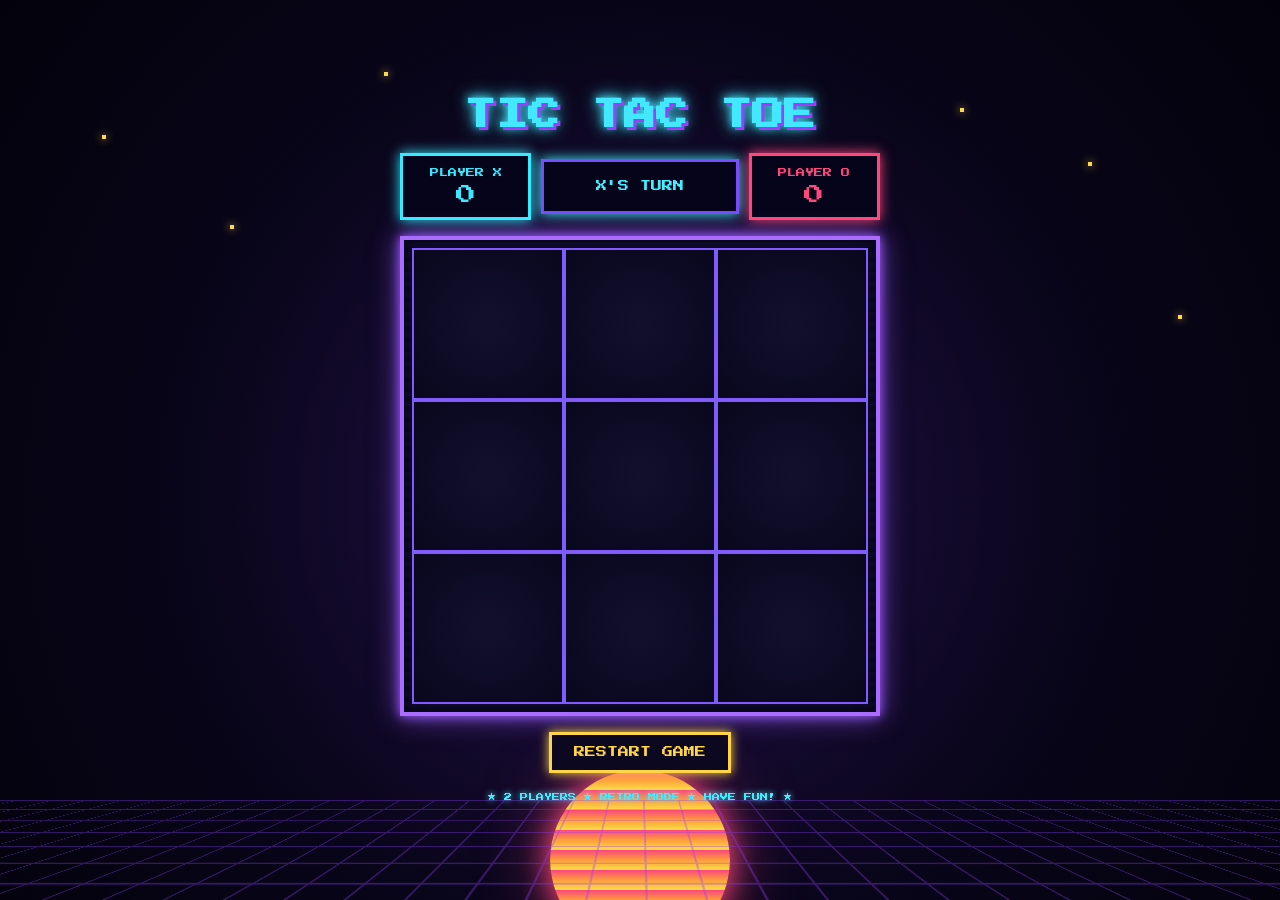
==== index.html @ 29c97cf6 "Add initial Retro Tic Tac Toe game files Initial commit of the Retro Tic Tac Toe game with HTML, CSS" ====
<!DOCTYPE html>
<html lang="en">
<head>
<meta charset="UTF-8">
<meta name="viewport" content="width=device-width, initial-scale=1.0">

<title>Retro Tic Tac Toe</title>

<style>
@import url('https://fonts.googleapis.com/css2?family=Press+Start+2P&display=swap');

* {
    box-sizing: border-box;
}

html, body {
    height: 100%;
}

body {
    margin: 0;
    min-height: 100vh;
    overflow-x: hidden;
    display: flex;
    justify-content: center;
    align-items: center;
    padding: 16px;

    background:
        radial-gradient(circle at 50% 55%, #25134d 0%, #09051a 55%, #03020b 100%);

    color: white;
    font-family: "Press Start 2P", monospace;
}

/* =========================
   BACKGROUND
========================= */

body::before {
    content: "";
    position: fixed;
    inset: 0;
    pointer-events: none;

    background:
        linear-gradient(
            transparent 95%,
            rgba(0, 255, 255, 0.08) 96%
        );

    background-size: 100% 5px;
    z-index: 10;
}

.stars {
    position: fixed;
    inset: 0;
    pointer-events: none;
}

.star {
    position: absolute;
    width: 4px;
    height: 4px;
    background: #ffd84d;
    box-shadow: 0 0 8px #ffd84d;
    animation: blink 1.5s infinite alternate;
}

.star:nth-child(1) { left: 8%; top: 15%; }
.star:nth-child(2) { left: 18%; top: 25%; }
.star:nth-child(3) { left: 85%; top: 18%; }
.star:nth-child(4) { left: 92%; top: 35%; }
.star:nth-child(5) { left: 75%; top: 12%; }
.star:nth-child(6) { left: 30%; top: 8%; }

@keyframes blink {
    from { opacity: .25; }
    to { opacity: 1; }
}

/* =========================
   GAME CONTAINER
   (sized with clamp()/vh instead of a blanket
   transform:scale so it fits laptop screens
   without ever overflowing or getting tiny)
========================= */

.game {
    width: min(90vw, 480px);
    max-height: 94vh;
    text-align: center;
    position: relative;
    z-index: 2;
}

/* =========================
   TITLE
========================= */

.title {
    font-size: clamp(18px, 4vw, 32px);
    margin: 0 0 16px;
    line-height: 1.3;

    color: #43e8ff;

    text-shadow:
        3px 3px 0 #9b3cff,
        0 0 8px #43e8ff,
        0 0 18px #43e8ff;

    animation: titleGlow 2s infinite alternate;
}

@keyframes titleGlow {
    from {
        filter: brightness(.9);
    }
    to {
        filter: brightness(1.25);
    }
}

/* =========================
   SCORE / STATUS
========================= */

.top {
    display: grid;
    grid-template-columns: 1fr 1.5fr 1fr;
    gap: 10px;
    align-items: center;
    margin-bottom: 16px;
}

.panel {
    padding: 12px 6px;
    border: 3px solid;
    background: rgba(5, 4, 25, .85);
    box-shadow: 0 0 12px currentColor;
}

.player-x {
    color: #37eaff;
    border-color: #37eaff;
}

.player-o {
    color: #ff477e;
    border-color: #ff477e;
}

.panel-title {
    font-size: 9px;
    margin-bottom: 8px;
}

.score {
    font-size: 20px;
}

.status {
    min-height: 55px;
    font-size: 11px;
    padding: 8px 4px;

    display: flex;
    justify-content: center;
    align-items: center;

    color: #42efff;
    border-color: #784cff;
}

/* =========================
   BOARD
========================= */

.board-wrapper {
    padding: 8px;

    border: 4px solid #a96cff;

    background:
        repeating-linear-gradient(
            0deg,
            #0b0924,
            #0b0924 5px,
            #0f0c2e 5px,
            #0f0c2e 10px
        );

    box-shadow:
        0 0 10px #9b5cff,
        0 0 25px rgba(155, 92, 255, .7),
        inset 0 0 18px #050313;
}

/* Board itself */

.board {
    display: grid;
    grid-template-columns: repeat(3, 1fr);
    aspect-ratio: 1;
}

/* Cells */

.cell {
    position: relative;

    border: 2px solid #805cff;
    background:
        radial-gradient(
            circle,
            #12102d 0%,
            #08071d 100%
        );

    color: white;

    font-family: "Press Start 2P", monospace;
    font-size: clamp(24px, 6vw, 44px);

    cursor: pointer;

    transition:
        transform .1s,
        background .2s,
        box-shadow .2s;
}

.cell:hover {
    background: #191440;

    box-shadow:
        inset 0 0 20px rgba(0, 255, 255, .25);

    transform: scale(.97);
}

/* X */

.cell.x {
    color: #39eaff;

    text-shadow:
        0 0 5px #39eaff,
        0 0 12px #39eaff,
        0 0 24px #39eaff;

    animation: pop .2s ease-out;
}

/* O */

.cell.o {
    color: #ff477e;

    text-shadow:
        0 0 5px #ff477e,
        0 0 12px #ff477e,
        0 0 24px #ff477e;

    animation: pop .2s ease-out;
}

@keyframes pop {
    0% {
        transform: scale(.3);
    }

    70% {
        transform: scale(1.15);
    }

    100% {
        transform: scale(1);
    }
}

/* Winning cells */

.cell.win {
    background: #30235e;

    animation:
        winner .5s infinite alternate;
}

@keyframes winner {
    from {
        box-shadow:
            inset 0 0 10px #ffe34d;
    }

    to {
        box-shadow:
            inset 0 0 30px #ffe34d,
            0 0 18px #ffe34d;
    }
}

/* =========================
   RESTART
========================= */

.restart {
    margin-top: 16px;

    padding: 12px 22px;

    border: 3px solid #ffd447;

    background: #0b0820;

    color: #ffd447;

    font-family: "Press Start 2P", monospace;
    font-size: 11px;

    cursor: pointer;

    box-shadow:
        0 0 10px #ffd447;

    transition: .15s;
}

.restart:hover {
    background: #ffd447;
    color: #080515;

    box-shadow:
        0 0 20px #ffd447;

    transform: translateY(-2px);
}

.restart:active {
    transform: translateY(2px);
}

/* =========================
   FOOTER
========================= */

.footer {
    margin-top: 16px;

    color: #45eaff;

    font-size: 8px;
    line-height: 2;

    text-shadow: 0 0 6px #45eaff;
}

/* =========================
   RETRO SUN
========================= */

.sun {
    position: fixed;

    width: 180px;
    height: 180px;

    left: 50%;
    bottom: -50px;

    transform: translateX(-50%);

    border-radius: 50%;

    background:
        repeating-linear-gradient(
            0deg,
            #ffdd45 0px,
            #ff9d3c 10px,
            #ff477e 20px
        );

    box-shadow:
        0 0 30px #ff477e,
        0 0 70px rgba(255, 71, 126, .5);

    z-index: -2;
}

/* =========================
   SYNTHWAVE GRID
========================= */

.grid-floor {
    position: fixed;

    left: -20%;
    right: -20%;
    bottom: -30px;

    height: 180px;

    background:
        linear-gradient(#8b38ff 2px, transparent 2px),
        linear-gradient(90deg, #8b38ff 2px, transparent 2px);

    background-size: 45px 25px;

    transform:
        perspective(250px)
        rotateX(55deg);

    opacity: .35;

    z-index: -1;
}

/* =========================
   SMALL LAPTOP / SHORT VIEWPORTS
   (kicks in when vertical space is tight —
   typical 13"-14" laptop windows)
========================= */

@media (max-height: 760px) {

    .title {
        font-size: clamp(16px, 3vw, 26px);
        margin-bottom: 10px;
    }

    .top {
        margin-bottom: 10px;
        gap: 8px;
    }

    .panel {
        padding: 8px 6px;
    }

    .panel-title {
        font-size: 8px;
        margin-bottom: 5px;
    }

    .score {
        font-size: 16px;
    }

    .status {
        min-height: 42px;
        font-size: 9px;
    }

    .board-wrapper {
        padding: 6px;
    }

    .cell {
        font-size: clamp(20px, 5vw, 34px);
    }

    .restart {
        margin-top: 10px;
        padding: 9px 16px;
        font-size: 9px;
    }

    .footer {
        margin-top: 10px;
        font-size: 7px;
    }
}

/* =========================
   MOBILE
========================= */

@media (max-width: 480px) {

    .game {
        width: 94vw;
    }

    .top {
        grid-template-columns: 1fr;
        gap: 8px;
    }

    .status {
        order: -1;
    }

    .footer {
        font-size: 7px;
    }
}
</style>
</head>

<body>

<div class="stars">
    <div class="star"></div>
    <div class="star"></div>
    <div class="star"></div>
    <div class="star"></div>
    <div class="star"></div>
    <div class="star"></div>
</div>

<div class="sun"></div>
<div class="grid-floor"></div>

<main class="game">

    <h1 class="title">TIC TAC TOE</h1>

    <section class="top">

        <div class="panel player-x">
            <div class="panel-title">PLAYER X</div>
            <div class="score" id="scoreX">0</div>
        </div>

        <div class="panel status" id="status">
            X'S TURN
        </div>

        <div class="panel player-o">
            <div class="panel-title">PLAYER O</div>
            <div class="score" id="scoreO">0</div>
        </div>

    </section>

    <div class="board-wrapper">

        <div class="board">

            <button class="cell" data-index="0"></button>
            <button class="cell" data-index="1"></button>
            <button class="cell" data-index="2"></button>

            <button class="cell" data-index="3"></button>
            <button class="cell" data-index="4"></button>
            <button class="cell" data-index="5"></button>

            <button class="cell" data-index="6"></button>
            <button class="cell" data-index="7"></button>
            <button class="cell" data-index="8"></button>

        </div>

    </div>

    <button class="restart" id="restart">
        RESTART GAME
    </button>

    <div class="footer">
        ★ 2 PLAYERS ★ RETRO MODE ★ HAVE FUN! ★
    </div>

</main>

<script>

const cells = document.querySelectorAll(".cell");
const status = document.getElementById("status");

const scoreX = document.getElementById("scoreX");
const scoreO = document.getElementById("scoreO");

const restart = document.getElementById("restart");

let board = [
    "", "", "",
    "", "", "",
    "", "", ""
];

let currentPlayer = "X";
let gameOver = false;

let scores = {
    X: 0,
    O: 0
};

const winningPatterns = [

    [0, 1, 2],
    [3, 4, 5],
    [6, 7, 8],

    [0, 3, 6],
    [1, 4, 7],
    [2, 5, 8],

    [0, 4, 8],
    [2, 4, 6]

];

/* =========================
   PLAYER MOVE
========================= */

cells.forEach((cell) => {

    cell.addEventListener("click", () => {

        const index = Number(cell.dataset.index);

        if (gameOver) return;

        if (board[index] !== "") return;

        board[index] = currentPlayer;

        cell.textContent = currentPlayer;

        cell.classList.add(
            currentPlayer === "X" ? "x" : "o"
        );

        checkGame();

    });

});

/* =========================
   CHECK GAME
========================= */

function checkGame() {

    for (const pattern of winningPatterns) {

        const [a, b, c] = pattern;

        if (
            board[a] !== "" &&
            board[a] === board[b] &&
            board[b] === board[c]
        ) {

            gameOver = true;

            pattern.forEach(index => {
                cells[index].classList.add("win");
            });

            scores[currentPlayer]++;

            scoreX.textContent = scores.X;
            scoreO.textContent = scores.O;

            status.textContent =
                currentPlayer + " WINS! ★";

            return;
        }
    }

    /* DRAW */

    if (!board.includes("")) {

        gameOver = true;

        status.textContent = "DRAW! ★";

        return;
    }

    /* CHANGE PLAYER */

    currentPlayer =
        currentPlayer === "X" ? "O" : "X";

    status.textContent =
        currentPlayer + "'S TURN";

}

/* =========================
   RESTART
========================= */

restart.addEventListener("click", () => {

    board = [
        "", "", "",
        "", "", "",
        "", "", ""
    ];

    currentPlayer = "X";
    gameOver = false;

    cells.forEach(cell => {

        cell.textContent = "";

        cell.classList.remove(
            "x",
            "o",
            "win"
        );

    });

    status.textContent = "X'S TURN";

});

</script>

</body>
</html>
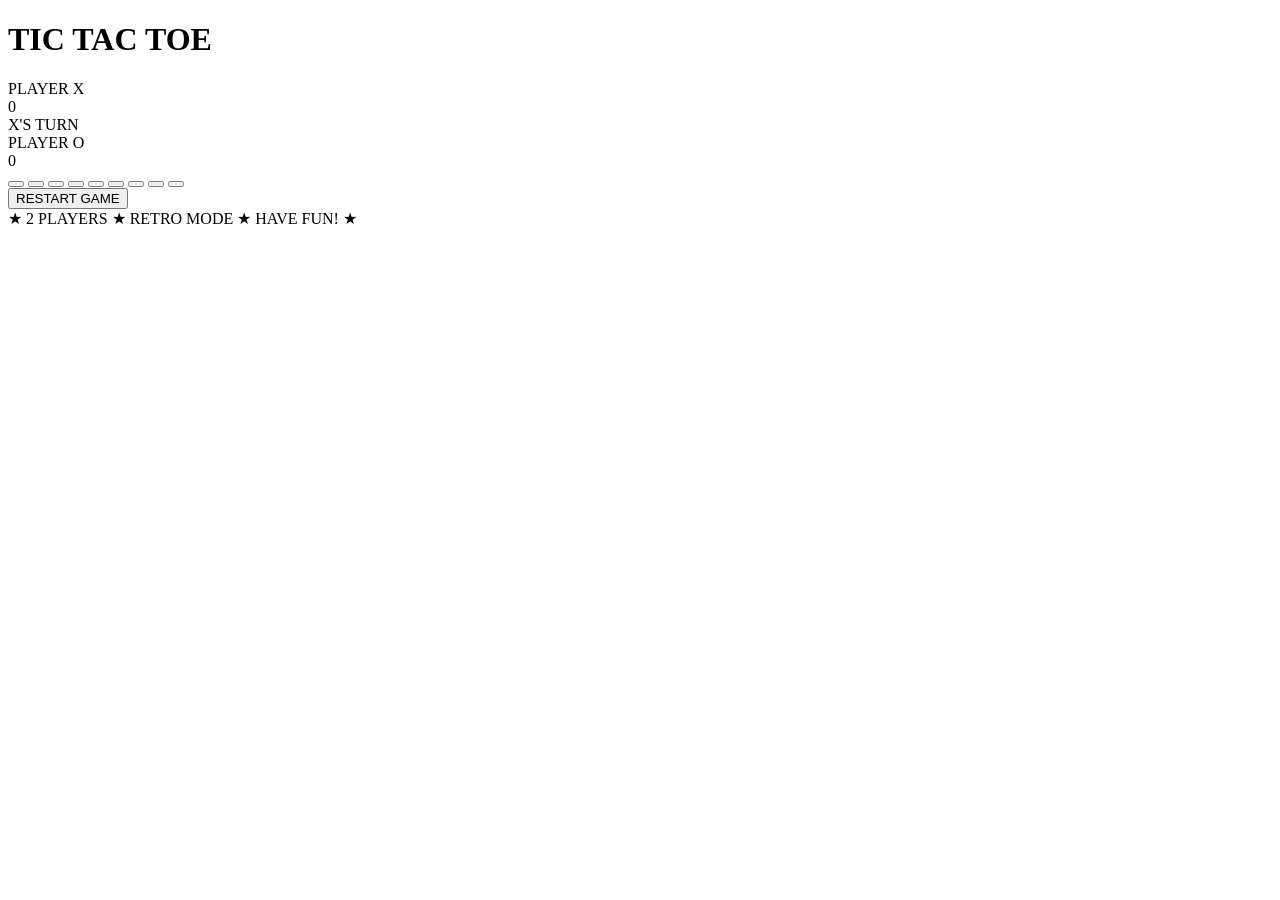
==== commit 5a51b4a6: "Update index.html" ====
--- a/index.html
+++ b/index.html
@@ -5,499 +5,7 @@
 <meta name="viewport" content="width=device-width, initial-scale=1.0">
 
 <title>Retro Tic Tac Toe</title>
-
-<style>
-@import url('https://fonts.googleapis.com/css2?family=Press+Start+2P&display=swap');
-
-* {
-    box-sizing: border-box;
-}
-
-html, body {
-    height: 100%;
-}
-
-body {
-    margin: 0;
-    min-height: 100vh;
-    overflow-x: hidden;
-    display: flex;
-    justify-content: center;
-    align-items: center;
-    padding: 16px;
-
-    background:
-        radial-gradient(circle at 50% 55%, #25134d 0%, #09051a 55%, #03020b 100%);
-
-    color: white;
-    font-family: "Press Start 2P", monospace;
-}
-
-/* =========================
-   BACKGROUND
-========================= */
-
-body::before {
-    content: "";
-    position: fixed;
-    inset: 0;
-    pointer-events: none;
-
-    background:
-        linear-gradient(
-            transparent 95%,
-            rgba(0, 255, 255, 0.08) 96%
-        );
-
-    background-size: 100% 5px;
-    z-index: 10;
-}
-
-.stars {
-    position: fixed;
-    inset: 0;
-    pointer-events: none;
-}
-
-.star {
-    position: absolute;
-    width: 4px;
-    height: 4px;
-    background: #ffd84d;
-    box-shadow: 0 0 8px #ffd84d;
-    animation: blink 1.5s infinite alternate;
-}
-
-.star:nth-child(1) { left: 8%; top: 15%; }
-.star:nth-child(2) { left: 18%; top: 25%; }
-.star:nth-child(3) { left: 85%; top: 18%; }
-.star:nth-child(4) { left: 92%; top: 35%; }
-.star:nth-child(5) { left: 75%; top: 12%; }
-.star:nth-child(6) { left: 30%; top: 8%; }
-
-@keyframes blink {
-    from { opacity: .25; }
-    to { opacity: 1; }
-}
-
-/* =========================
-   GAME CONTAINER
-   (sized with clamp()/vh instead of a blanket
-   transform:scale so it fits laptop screens
-   without ever overflowing or getting tiny)
-========================= */
-
-.game {
-    width: min(90vw, 480px);
-    max-height: 94vh;
-    text-align: center;
-    position: relative;
-    z-index: 2;
-}
-
-/* =========================
-   TITLE
-========================= */
-
-.title {
-    font-size: clamp(18px, 4vw, 32px);
-    margin: 0 0 16px;
-    line-height: 1.3;
-
-    color: #43e8ff;
-
-    text-shadow:
-        3px 3px 0 #9b3cff,
-        0 0 8px #43e8ff,
-        0 0 18px #43e8ff;
-
-    animation: titleGlow 2s infinite alternate;
-}
-
-@keyframes titleGlow {
-    from {
-        filter: brightness(.9);
-    }
-    to {
-        filter: brightness(1.25);
-    }
-}
-
-/* =========================
-   SCORE / STATUS
-========================= */
-
-.top {
-    display: grid;
-    grid-template-columns: 1fr 1.5fr 1fr;
-    gap: 10px;
-    align-items: center;
-    margin-bottom: 16px;
-}
-
-.panel {
-    padding: 12px 6px;
-    border: 3px solid;
-    background: rgba(5, 4, 25, .85);
-    box-shadow: 0 0 12px currentColor;
-}
-
-.player-x {
-    color: #37eaff;
-    border-color: #37eaff;
-}
-
-.player-o {
-    color: #ff477e;
-    border-color: #ff477e;
-}
-
-.panel-title {
-    font-size: 9px;
-    margin-bottom: 8px;
-}
-
-.score {
-    font-size: 20px;
-}
-
-.status {
-    min-height: 55px;
-    font-size: 11px;
-    padding: 8px 4px;
-
-    display: flex;
-    justify-content: center;
-    align-items: center;
-
-    color: #42efff;
-    border-color: #784cff;
-}
-
-/* =========================
-   BOARD
-========================= */
-
-.board-wrapper {
-    padding: 8px;
-
-    border: 4px solid #a96cff;
-
-    background:
-        repeating-linear-gradient(
-            0deg,
-            #0b0924,
-            #0b0924 5px,
-            #0f0c2e 5px,
-            #0f0c2e 10px
-        );
-
-    box-shadow:
-        0 0 10px #9b5cff,
-        0 0 25px rgba(155, 92, 255, .7),
-        inset 0 0 18px #050313;
-}
-
-/* Board itself */
-
-.board {
-    display: grid;
-    grid-template-columns: repeat(3, 1fr);
-    aspect-ratio: 1;
-}
-
-/* Cells */
-
-.cell {
-    position: relative;
-
-    border: 2px solid #805cff;
-    background:
-        radial-gradient(
-            circle,
-            #12102d 0%,
-            #08071d 100%
-        );
-
-    color: white;
-
-    font-family: "Press Start 2P", monospace;
-    font-size: clamp(24px, 6vw, 44px);
-
-    cursor: pointer;
-
-    transition:
-        transform .1s,
-        background .2s,
-        box-shadow .2s;
-}
-
-.cell:hover {
-    background: #191440;
-
-    box-shadow:
-        inset 0 0 20px rgba(0, 255, 255, .25);
-
-    transform: scale(.97);
-}
-
-/* X */
-
-.cell.x {
-    color: #39eaff;
-
-    text-shadow:
-        0 0 5px #39eaff,
-        0 0 12px #39eaff,
-        0 0 24px #39eaff;
-
-    animation: pop .2s ease-out;
-}
-
-/* O */
-
-.cell.o {
-    color: #ff477e;
-
-    text-shadow:
-        0 0 5px #ff477e,
-        0 0 12px #ff477e,
-        0 0 24px #ff477e;
-
-    animation: pop .2s ease-out;
-}
-
-@keyframes pop {
-    0% {
-        transform: scale(.3);
-    }
-
-    70% {
-        transform: scale(1.15);
-    }
-
-    100% {
-        transform: scale(1);
-    }
-}
-
-/* Winning cells */
-
-.cell.win {
-    background: #30235e;
-
-    animation:
-        winner .5s infinite alternate;
-}
-
-@keyframes winner {
-    from {
-        box-shadow:
-            inset 0 0 10px #ffe34d;
-    }
-
-    to {
-        box-shadow:
-            inset 0 0 30px #ffe34d,
-            0 0 18px #ffe34d;
-    }
-}
-
-/* =========================
-   RESTART
-========================= */
-
-.restart {
-    margin-top: 16px;
-
-    padding: 12px 22px;
-
-    border: 3px solid #ffd447;
-
-    background: #0b0820;
-
-    color: #ffd447;
-
-    font-family: "Press Start 2P", monospace;
-    font-size: 11px;
-
-    cursor: pointer;
-
-    box-shadow:
-        0 0 10px #ffd447;
-
-    transition: .15s;
-}
-
-.restart:hover {
-    background: #ffd447;
-    color: #080515;
-
-    box-shadow:
-        0 0 20px #ffd447;
-
-    transform: translateY(-2px);
-}
-
-.restart:active {
-    transform: translateY(2px);
-}
-
-/* =========================
-   FOOTER
-========================= */
-
-.footer {
-    margin-top: 16px;
-
-    color: #45eaff;
-
-    font-size: 8px;
-    line-height: 2;
-
-    text-shadow: 0 0 6px #45eaff;
-}
-
-/* =========================
-   RETRO SUN
-========================= */
-
-.sun {
-    position: fixed;
-
-    width: 180px;
-    height: 180px;
-
-    left: 50%;
-    bottom: -50px;
-
-    transform: translateX(-50%);
-
-    border-radius: 50%;
-
-    background:
-        repeating-linear-gradient(
-            0deg,
-            #ffdd45 0px,
-            #ff9d3c 10px,
-            #ff477e 20px
-        );
-
-    box-shadow:
-        0 0 30px #ff477e,
-        0 0 70px rgba(255, 71, 126, .5);
-
-    z-index: -2;
-}
-
-/* =========================
-   SYNTHWAVE GRID
-========================= */
-
-.grid-floor {
-    position: fixed;
-
-    left: -20%;
-    right: -20%;
-    bottom: -30px;
-
-    height: 180px;
-
-    background:
-        linear-gradient(#8b38ff 2px, transparent 2px),
-        linear-gradient(90deg, #8b38ff 2px, transparent 2px);
-
-    background-size: 45px 25px;
-
-    transform:
-        perspective(250px)
-        rotateX(55deg);
-
-    opacity: .35;
-
-    z-index: -1;
-}
-
-/* =========================
-   SMALL LAPTOP / SHORT VIEWPORTS
-   (kicks in when vertical space is tight —
-   typical 13"-14" laptop windows)
-========================= */
-
-@media (max-height: 760px) {
-
-    .title {
-        font-size: clamp(16px, 3vw, 26px);
-        margin-bottom: 10px;
-    }
-
-    .top {
-        margin-bottom: 10px;
-        gap: 8px;
-    }
-
-    .panel {
-        padding: 8px 6px;
-    }
-
-    .panel-title {
-        font-size: 8px;
-        margin-bottom: 5px;
-    }
-
-    .score {
-        font-size: 16px;
-    }
-
-    .status {
-        min-height: 42px;
-        font-size: 9px;
-    }
-
-    .board-wrapper {
-        padding: 6px;
-    }
-
-    .cell {
-        font-size: clamp(20px, 5vw, 34px);
-    }
-
-    .restart {
-        margin-top: 10px;
-        padding: 9px 16px;
-        font-size: 9px;
-    }
-
-    .footer {
-        margin-top: 10px;
-        font-size: 7px;
-    }
-}
-
-/* =========================
-   MOBILE
-========================= */
-
-@media (max-width: 480px) {
-
-    .game {
-        width: 94vw;
-    }
-
-    .top {
-        grid-template-columns: 1fr;
-        gap: 8px;
-    }
-
-    .status {
-        order: -1;
-    }
-
-    .footer {
-        font-size: 7px;
-    }
-}
-</style>
+    
 </head>
 
 <body>
@@ -566,160 +74,5 @@
 
 </main>
 
-<script>
-
-const cells = document.querySelectorAll(".cell");
-const status = document.getElementById("status");
-
-const scoreX = document.getElementById("scoreX");
-const scoreO = document.getElementById("scoreO");
-
-const restart = document.getElementById("restart");
-
-let board = [
-    "", "", "",
-    "", "", "",
-    "", "", ""
-];
-
-let currentPlayer = "X";
-let gameOver = false;
-
-let scores = {
-    X: 0,
-    O: 0
-};
-
-const winningPatterns = [
-
-    [0, 1, 2],
-    [3, 4, 5],
-    [6, 7, 8],
-
-    [0, 3, 6],
-    [1, 4, 7],
-    [2, 5, 8],
-
-    [0, 4, 8],
-    [2, 4, 6]
-
-];
-
-/* =========================
-   PLAYER MOVE
-========================= */
-
-cells.forEach((cell) => {
-
-    cell.addEventListener("click", () => {
-
-        const index = Number(cell.dataset.index);
-
-        if (gameOver) return;
-
-        if (board[index] !== "") return;
-
-        board[index] = currentPlayer;
-
-        cell.textContent = currentPlayer;
-
-        cell.classList.add(
-            currentPlayer === "X" ? "x" : "o"
-        );
-
-        checkGame();
-
-    });
-
-});
-
-/* =========================
-   CHECK GAME
-========================= */
-
-function checkGame() {
-
-    for (const pattern of winningPatterns) {
-
-        const [a, b, c] = pattern;
-
-        if (
-            board[a] !== "" &&
-            board[a] === board[b] &&
-            board[b] === board[c]
-        ) {
-
-            gameOver = true;
-
-            pattern.forEach(index => {
-                cells[index].classList.add("win");
-            });
-
-            scores[currentPlayer]++;
-
-            scoreX.textContent = scores.X;
-            scoreO.textContent = scores.O;
-
-            status.textContent =
-                currentPlayer + " WINS! ★";
-
-            return;
-        }
-    }
-
-    /* DRAW */
-
-    if (!board.includes("")) {
-
-        gameOver = true;
-
-        status.textContent = "DRAW! ★";
-
-        return;
-    }
-
-    /* CHANGE PLAYER */
-
-    currentPlayer =
-        currentPlayer === "X" ? "O" : "X";
-
-    status.textContent =
-        currentPlayer + "'S TURN";
-
-}
-
-/* =========================
-   RESTART
-========================= */
-
-restart.addEventListener("click", () => {
-
-    board = [
-        "", "", "",
-        "", "", "",
-        "", "", ""
-    ];
-
-    currentPlayer = "X";
-    gameOver = false;
-
-    cells.forEach(cell => {
-
-        cell.textContent = "";
-
-        cell.classList.remove(
-            "x",
-            "o",
-            "win"
-        );
-
-    });
-
-    status.textContent = "X'S TURN";
-
-});
-
-</script>
-
 </body>
 </html>
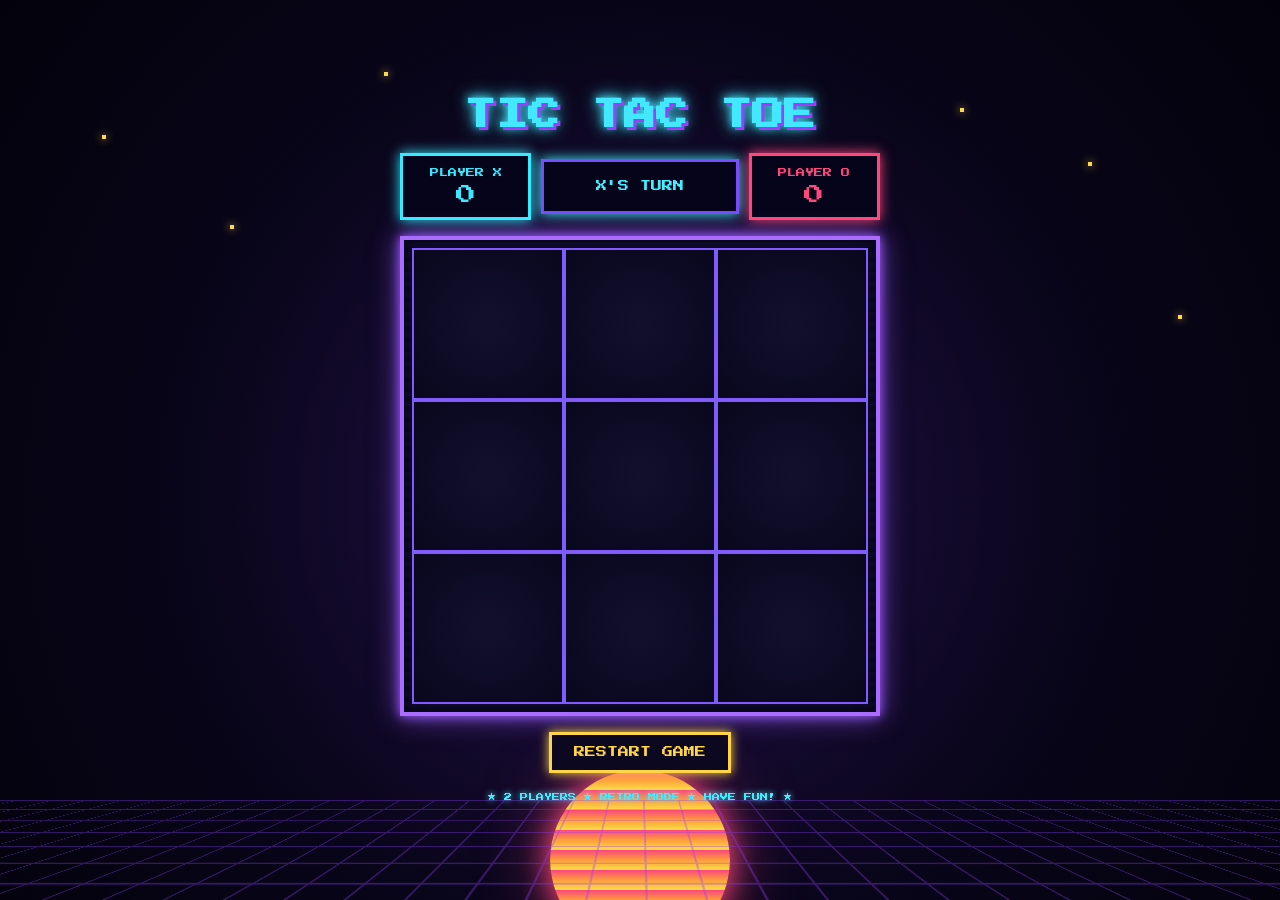
==== commit 2b2a7ff4: "Add stylesheet and script references to index.html" ====
--- a/index.html
+++ b/index.html
@@ -5,7 +5,7 @@
 <meta name="viewport" content="width=device-width, initial-scale=1.0">
 
 <title>Retro Tic Tac Toe</title>
-    
+<link rel="stylesheet" href="style.css">  
 </head>
 
 <body>
@@ -73,6 +73,7 @@
     </div>
 
 </main>
-
+<script src="script.js">
+</script>
 </body>
 </html>
--- a/style.css
+++ b/style.css
@@ -0,0 +1,490 @@
+@import url('https://fonts.googleapis.com/css2?family=Press+Start+2P&display=swap');
+
+* {
+    box-sizing: border-box;
+}
+
+html, body {
+    height: 100%;
+}
+
+body {
+    margin: 0;
+    min-height: 100vh;
+    overflow-x: hidden;
+    display: flex;
+    justify-content: center;
+    align-items: center;
+    padding: 16px;
+
+    background:
+        radial-gradient(circle at 50% 55%, #25134d 0%, #09051a 55%, #03020b 100%);
+
+    color: white;
+    font-family: "Press Start 2P", monospace;
+}
+
+/* =========================
+   BACKGROUND
+========================= */
+
+body::before {
+    content: "";
+    position: fixed;
+    inset: 0;
+    pointer-events: none;
+
+    background:
+        linear-gradient(
+            transparent 95%,
+            rgba(0, 255, 255, 0.08) 96%
+        );
+
+    background-size: 100% 5px;
+    z-index: 10;
+}
+
+.stars {
+    position: fixed;
+    inset: 0;
+    pointer-events: none;
+}
+
+.star {
+    position: absolute;
+    width: 4px;
+    height: 4px;
+    background: #ffd84d;
+    box-shadow: 0 0 8px #ffd84d;
+    animation: blink 1.5s infinite alternate;
+}
+
+.star:nth-child(1) { left: 8%; top: 15%; }
+.star:nth-child(2) { left: 18%; top: 25%; }
+.star:nth-child(3) { left: 85%; top: 18%; }
+.star:nth-child(4) { left: 92%; top: 35%; }
+.star:nth-child(5) { left: 75%; top: 12%; }
+.star:nth-child(6) { left: 30%; top: 8%; }
+
+@keyframes blink {
+    from { opacity: .25; }
+    to { opacity: 1; }
+}
+
+/* =========================
+   GAME CONTAINER
+   (sized with clamp()/vh instead of a blanket
+   transform:scale so it fits laptop screens
+   without ever overflowing or getting tiny)
+========================= */
+
+.game {
+    width: min(90vw, 480px);
+    max-height: 94vh;
+    text-align: center;
+    position: relative;
+    z-index: 2;
+}
+
+/* =========================
+   TITLE
+========================= */
+
+.title {
+    font-size: clamp(18px, 4vw, 32px);
+    margin: 0 0 16px;
+    line-height: 1.3;
+
+    color: #43e8ff;
+
+    text-shadow:
+        3px 3px 0 #9b3cff,
+        0 0 8px #43e8ff,
+        0 0 18px #43e8ff;
+
+    animation: titleGlow 2s infinite alternate;
+}
+
+@keyframes titleGlow {
+    from {
+        filter: brightness(.9);
+    }
+    to {
+        filter: brightness(1.25);
+    }
+}
+
+/* =========================
+   SCORE / STATUS
+========================= */
+
+.top {
+    display: grid;
+    grid-template-columns: 1fr 1.5fr 1fr;
+    gap: 10px;
+    align-items: center;
+    margin-bottom: 16px;
+}
+
+.panel {
+    padding: 12px 6px;
+    border: 3px solid;
+    background: rgba(5, 4, 25, .85);
+    box-shadow: 0 0 12px currentColor;
+}
+
+.player-x {
+    color: #37eaff;
+    border-color: #37eaff;
+}
+
+.player-o {
+    color: #ff477e;
+    border-color: #ff477e;
+}
+
+.panel-title {
+    font-size: 9px;
+    margin-bottom: 8px;
+}
+
+.score {
+    font-size: 20px;
+}
+
+.status {
+    min-height: 55px;
+    font-size: 11px;
+    padding: 8px 4px;
+
+    display: flex;
+    justify-content: center;
+    align-items: center;
+
+    color: #42efff;
+    border-color: #784cff;
+}
+
+/* =========================
+   BOARD
+========================= */
+
+.board-wrapper {
+    padding: 8px;
+
+    border: 4px solid #a96cff;
+
+    background:
+        repeating-linear-gradient(
+            0deg,
+            #0b0924,
+            #0b0924 5px,
+            #0f0c2e 5px,
+            #0f0c2e 10px
+        );
+
+    box-shadow:
+        0 0 10px #9b5cff,
+        0 0 25px rgba(155, 92, 255, .7),
+        inset 0 0 18px #050313;
+}
+
+/* Board itself */
+
+.board {
+    display: grid;
+    grid-template-columns: repeat(3, 1fr);
+    aspect-ratio: 1;
+}
+
+/* Cells */
+
+.cell {
+    position: relative;
+
+    border: 2px solid #805cff;
+    background:
+        radial-gradient(
+            circle,
+            #12102d 0%,
+            #08071d 100%
+        );
+
+    color: white;
+
+    font-family: "Press Start 2P", monospace;
+    font-size: clamp(24px, 6vw, 44px);
+
+    cursor: pointer;
+
+    transition:
+        transform .1s,
+        background .2s,
+        box-shadow .2s;
+}
+
+.cell:hover {
+    background: #191440;
+
+    box-shadow:
+        inset 0 0 20px rgba(0, 255, 255, .25);
+
+    transform: scale(.97);
+}
+
+/* X */
+
+.cell.x {
+    color: #39eaff;
+
+    text-shadow:
+        0 0 5px #39eaff,
+        0 0 12px #39eaff,
+        0 0 24px #39eaff;
+
+    animation: pop .2s ease-out;
+}
+
+/* O */
+
+.cell.o {
+    color: #ff477e;
+
+    text-shadow:
+        0 0 5px #ff477e,
+        0 0 12px #ff477e,
+        0 0 24px #ff477e;
+
+    animation: pop .2s ease-out;
+}
+
+@keyframes pop {
+    0% {
+        transform: scale(.3);
+    }
+
+    70% {
+        transform: scale(1.15);
+    }
+
+    100% {
+        transform: scale(1);
+    }
+}
+
+/* Winning cells */
+
+.cell.win {
+    background: #30235e;
+
+    animation:
+        winner .5s infinite alternate;
+}
+
+@keyframes winner {
+    from {
+        box-shadow:
+            inset 0 0 10px #ffe34d;
+    }
+
+    to {
+        box-shadow:
+            inset 0 0 30px #ffe34d,
+            0 0 18px #ffe34d;
+    }
+}
+
+/* =========================
+   RESTART
+========================= */
+
+.restart {
+    margin-top: 16px;
+
+    padding: 12px 22px;
+
+    border: 3px solid #ffd447;
+
+    background: #0b0820;
+
+    color: #ffd447;
+
+    font-family: "Press Start 2P", monospace;
+    font-size: 11px;
+
+    cursor: pointer;
+
+    box-shadow:
+        0 0 10px #ffd447;
+
+    transition: .15s;
+}
+
+.restart:hover {
+    background: #ffd447;
+    color: #080515;
+
+    box-shadow:
+        0 0 20px #ffd447;
+
+    transform: translateY(-2px);
+}
+
+.restart:active {
+    transform: translateY(2px);
+}
+
+/* =========================
+   FOOTER
+========================= */
+
+.footer {
+    margin-top: 16px;
+
+    color: #45eaff;
+
+    font-size: 8px;
+    line-height: 2;
+
+    text-shadow: 0 0 6px #45eaff;
+}
+
+/* =========================
+   RETRO SUN
+========================= */
+
+.sun {
+    position: fixed;
+
+    width: 180px;
+    height: 180px;
+
+    left: 50%;
+    bottom: -50px;
+
+    transform: translateX(-50%);
+
+    border-radius: 50%;
+
+    background:
+        repeating-linear-gradient(
+            0deg,
+            #ffdd45 0px,
+            #ff9d3c 10px,
+            #ff477e 20px
+        );
+
+    box-shadow:
+        0 0 30px #ff477e,
+        0 0 70px rgba(255, 71, 126, .5);
+
+    z-index: -2;
+}
+
+/* =========================
+   SYNTHWAVE GRID
+========================= */
+
+.grid-floor {
+    position: fixed;
+
+    left: -20%;
+    right: -20%;
+    bottom: -30px;
+
+    height: 180px;
+
+    background:
+        linear-gradient(#8b38ff 2px, transparent 2px),
+        linear-gradient(90deg, #8b38ff 2px, transparent 2px);
+
+    background-size: 45px 25px;
+
+    transform:
+        perspective(250px)
+        rotateX(55deg);
+
+    opacity: .35;
+
+    z-index: -1;
+}
+
+/* =========================
+   SMALL LAPTOP / SHORT VIEWPORTS
+   (kicks in when vertical space is tight —
+   typical 13"-14" laptop windows)
+========================= */
+
+@media (max-height: 760px) {
+
+    .title {
+        font-size: clamp(16px, 3vw, 26px);
+        margin-bottom: 10px;
+    }
+
+    .top {
+        margin-bottom: 10px;
+        gap: 8px;
+    }
+
+    .panel {
+        padding: 8px 6px;
+    }
+
+    .panel-title {
+        font-size: 8px;
+        margin-bottom: 5px;
+    }
+
+    .score {
+        font-size: 16px;
+    }
+
+    .status {
+        min-height: 42px;
+        font-size: 9px;
+    }
+
+    .board-wrapper {
+        padding: 6px;
+    }
+
+    .cell {
+        font-size: clamp(20px, 5vw, 34px);
+    }
+
+    .restart {
+        margin-top: 10px;
+        padding: 9px 16px;
+        font-size: 9px;
+    }
+
+    .footer {
+        margin-top: 10px;
+        font-size: 7px;
+    }
+}
+
+/* =========================
+   MOBILE
+========================= */
+
+@media (max-width: 480px) {
+
+    .game {
+        width: 94vw;
+    }
+
+    .top {
+        grid-template-columns: 1fr;
+        gap: 8px;
+    }
+
+    .status {
+        order: -1;
+    }
+
+    .footer {
+        font-size: 7px;
+    }
+}
